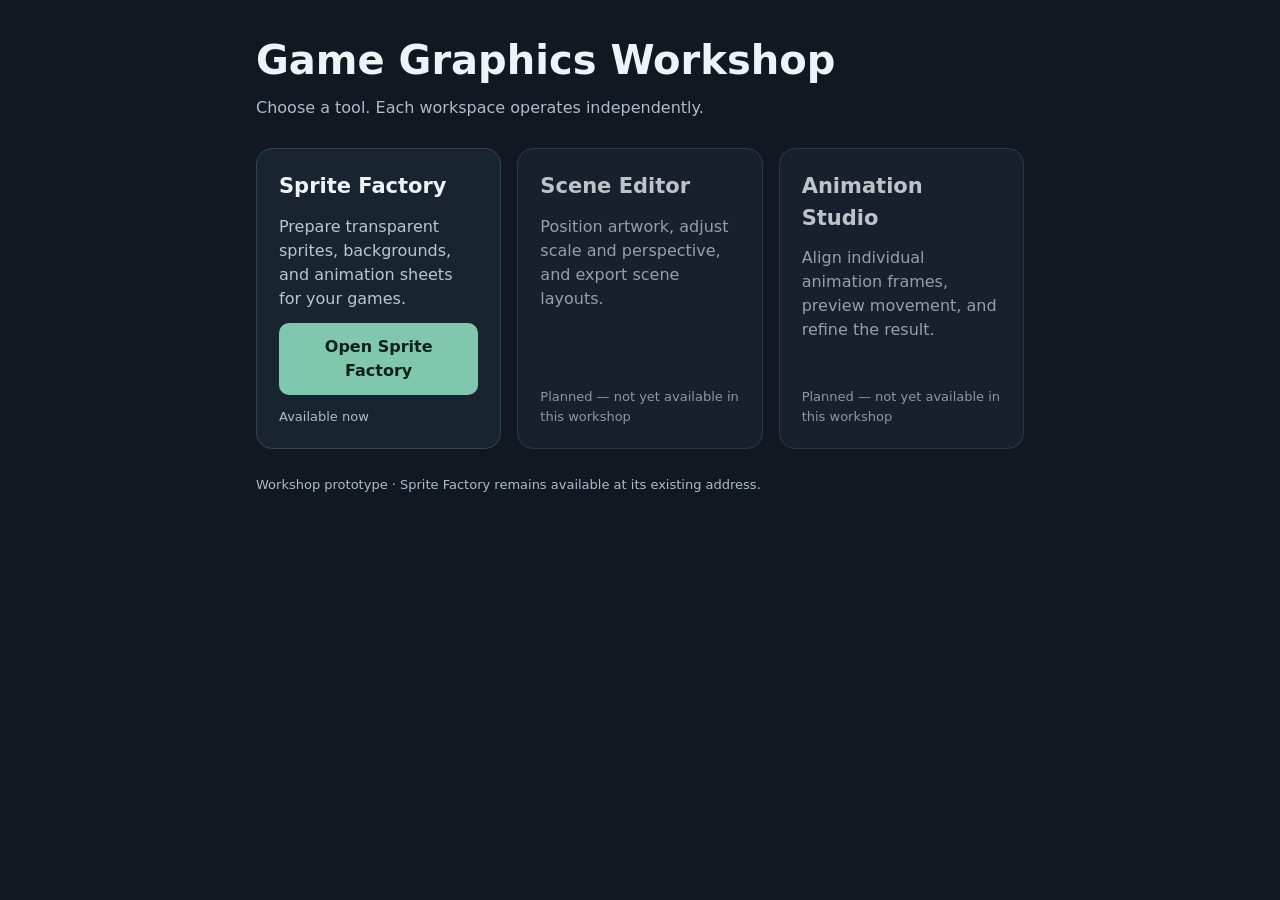
==== workshop/index.html @ fe09e7d5 "Add independent Game Graphics Workshop home prototype" ====
<!doctype html>
<html lang="en">
<head>
<meta charset="utf-8">
<meta name="viewport" content="width=device-width,initial-scale=1">
<meta name="theme-color" content="#17202b">
<title>Game Graphics Workshop</title>
<style>
:root{color-scheme:dark}*{box-sizing:border-box}
body{margin:0;background:#111821;color:#eef3f8;font:16px system-ui,-apple-system,sans-serif;line-height:1.5}
main{max-width:800px;margin:auto;padding:30px 16px 56px}
h1{font-size:clamp(28px,5vw,40px);margin:0 0 6px}p{margin:0}.intro{color:#aebbc9;margin-bottom:28px}
.tools{display:grid;grid-template-columns:repeat(auto-fit,minmax(220px,1fr));gap:16px}
.tool{background:#192431;border:1px solid #334354;border-radius:16px;padding:22px;display:flex;flex-direction:column;gap:12px;min-height:220px}
.tool h2{font-size:21px;margin:0}.tool p{color:#b9c6d3;flex:1}
a.launch{display:block;text-align:center;padding:12px 16px;border-radius:10px;background:#80c7ad;color:#10211d;font-weight:700;text-decoration:none;min-height:46px}
a.launch:focus-visible{outline:3px solid #fff;outline-offset:3px}
.status{font-size:13px;color:#aebbc9}.future{opacity:.78}
footer{color:#aebbc9;font-size:13px;margin-top:26px}
</style>
</head>
<body><main>
<header><h1>Game Graphics Workshop</h1><p class="intro">Choose a tool. Each workspace operates independently.</p></header>
<section class="tools" aria-label="Graphics tools">
<article class="tool"><h2>Sprite Factory</h2><p>Prepare transparent sprites, backgrounds, and animation sheets for your games.</p><a class="launch" href="../index.html">Open Sprite Factory</a><span class="status">Available now</span></article>
<article class="tool future"><h2>Scene Editor</h2><p>Position artwork, adjust scale and perspective, and export scene layouts.</p><span class="status">Planned — not yet available in this workshop</span></article>
<article class="tool future"><h2>Animation Studio</h2><p>Align individual animation frames, preview movement, and refine the result.</p><span class="status">Planned — not yet available in this workshop</span></article>
</section>
<footer>Workshop prototype · Sprite Factory remains available at its existing address.</footer>
</main></body></html>
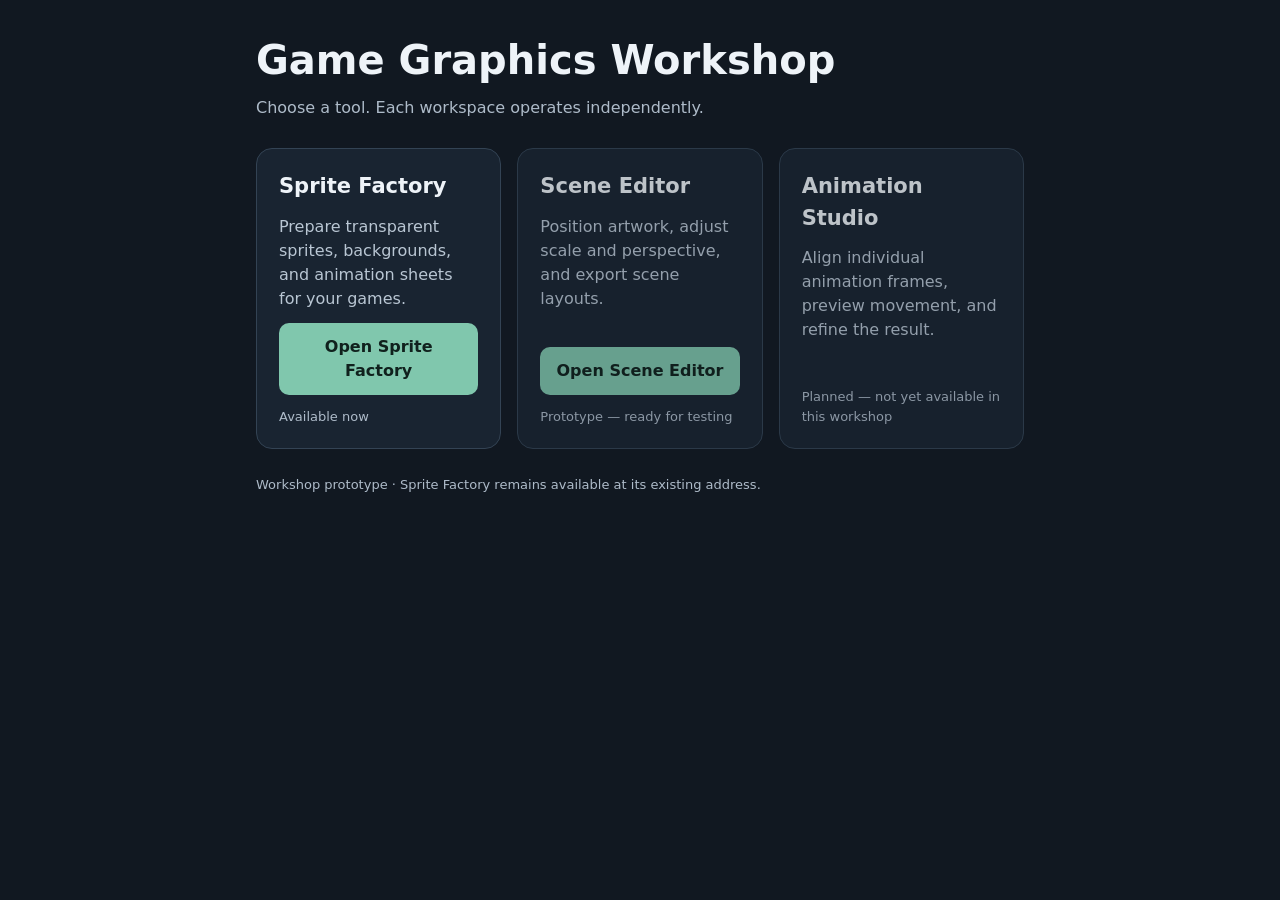
==== commit a78862a5: "Enable Scene Editor prototype from Workshop Home" ====
--- a/workshop/index.html
+++ b/workshop/index.html
@@ -23,7 +23,7 @@
 <header><h1>Game Graphics Workshop</h1><p class="intro">Choose a tool. Each workspace operates independently.</p></header>
 <section class="tools" aria-label="Graphics tools">
 <article class="tool"><h2>Sprite Factory</h2><p>Prepare transparent sprites, backgrounds, and animation sheets for your games.</p><a class="launch" href="../index.html">Open Sprite Factory</a><span class="status">Available now</span></article>
-<article class="tool future"><h2>Scene Editor</h2><p>Position artwork, adjust scale and perspective, and export scene layouts.</p><span class="status">Planned — not yet available in this workshop</span></article>
+<article class="tool future"><h2>Scene Editor</h2><p>Position artwork, adjust scale and perspective, and export scene layouts.</p><a class="launch" href="scene-editor/index.html">Open Scene Editor</a><span class="status">Prototype — ready for testing</span></article>
 <article class="tool future"><h2>Animation Studio</h2><p>Align individual animation frames, preview movement, and refine the result.</p><span class="status">Planned — not yet available in this workshop</span></article>
 </section>
 <footer>Workshop prototype · Sprite Factory remains available at its existing address.</footer>
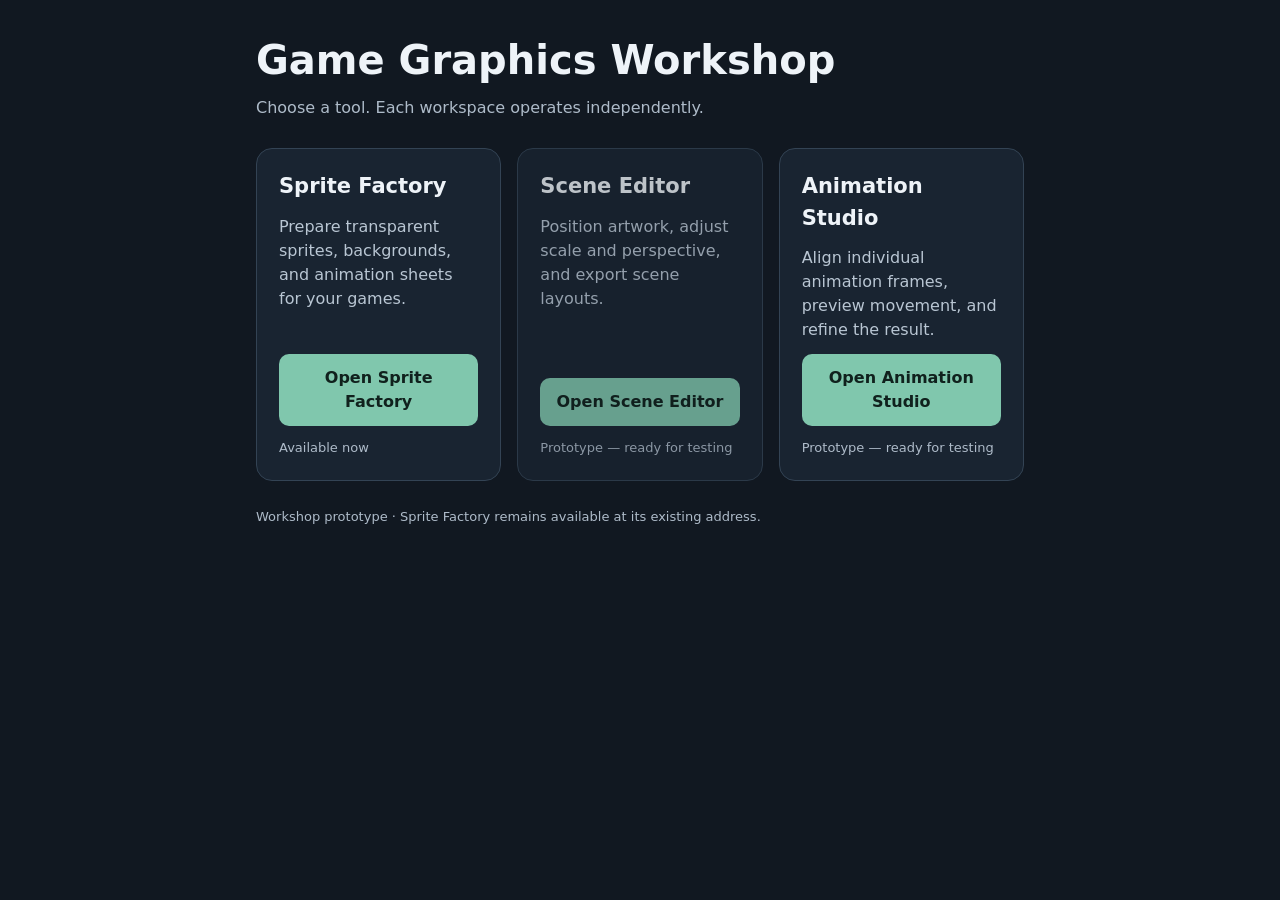
==== commit e50b8dcd: "Enable Animation Studio prototype in Workshop home" ====
--- a/workshop/index.html
+++ b/workshop/index.html
@@ -24,7 +24,7 @@
 <section class="tools" aria-label="Graphics tools">
 <article class="tool"><h2>Sprite Factory</h2><p>Prepare transparent sprites, backgrounds, and animation sheets for your games.</p><a class="launch" href="../index.html">Open Sprite Factory</a><span class="status">Available now</span></article>
 <article class="tool future"><h2>Scene Editor</h2><p>Position artwork, adjust scale and perspective, and export scene layouts.</p><a class="launch" href="scene-editor/index.html">Open Scene Editor</a><span class="status">Prototype — ready for testing</span></article>
-<article class="tool future"><h2>Animation Studio</h2><p>Align individual animation frames, preview movement, and refine the result.</p><span class="status">Planned — not yet available in this workshop</span></article>
+<article class="tool"><h2>Animation Studio</h2><p>Align individual animation frames, preview movement, and refine the result.</p><a class="launch" href="animation-studio/index.html">Open Animation Studio</a><span class="status">Prototype — ready for testing</span></article>
 </section>
 <footer>Workshop prototype · Sprite Factory remains available at its existing address.</footer>
 </main></body></html>
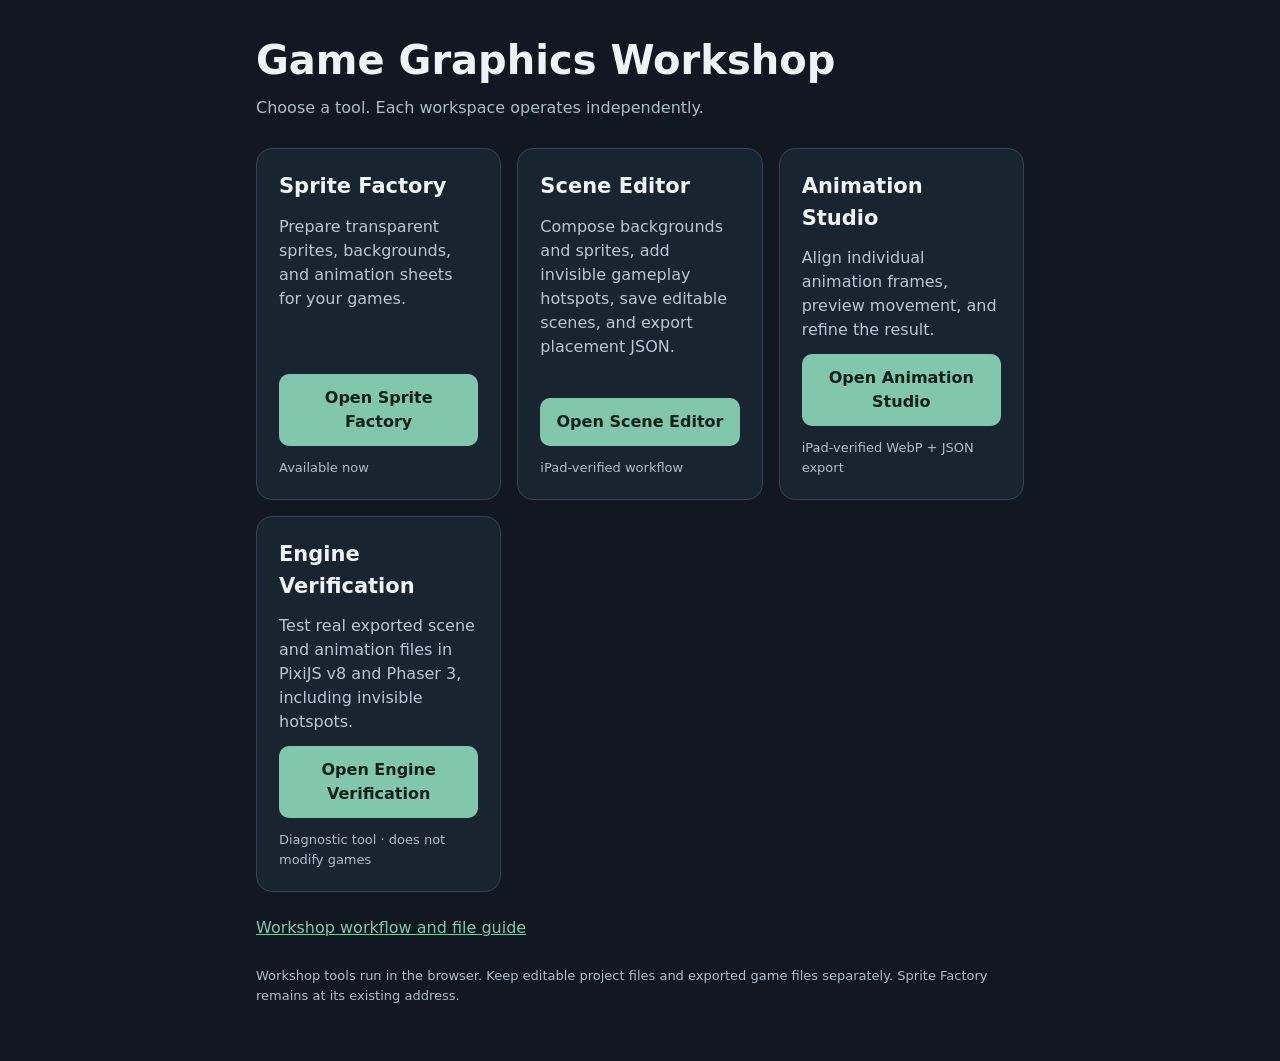
==== commit d8e2f5e4: "Update Workshop Home to link all four tools and current status" ====
--- a/workshop/index.html
+++ b/workshop/index.html
@@ -23,8 +23,10 @@
 <header><h1>Game Graphics Workshop</h1><p class="intro">Choose a tool. Each workspace operates independently.</p></header>
 <section class="tools" aria-label="Graphics tools">
 <article class="tool"><h2>Sprite Factory</h2><p>Prepare transparent sprites, backgrounds, and animation sheets for your games.</p><a class="launch" href="../index.html">Open Sprite Factory</a><span class="status">Available now</span></article>
-<article class="tool future"><h2>Scene Editor</h2><p>Position artwork, adjust scale and perspective, and export scene layouts.</p><a class="launch" href="scene-editor/index.html">Open Scene Editor</a><span class="status">Prototype — ready for testing</span></article>
-<article class="tool"><h2>Animation Studio</h2><p>Align individual animation frames, preview movement, and refine the result.</p><a class="launch" href="animation-studio/index.html">Open Animation Studio</a><span class="status">Prototype — ready for testing</span></article>
+<article class="tool"><h2>Scene Editor</h2><p>Compose backgrounds and sprites, add invisible gameplay hotspots, save editable scenes, and export placement JSON.</p><a class="launch" href="scene-editor/index.html">Open Scene Editor</a><span class="status">iPad-verified workflow</span></article>
+<article class="tool"><h2>Animation Studio</h2><p>Align individual animation frames, preview movement, and refine the result.</p><a class="launch" href="animation-studio/index.html">Open Animation Studio</a><span class="status">iPad-verified WebP + JSON export</span></article>
+<article class="tool"><h2>Engine Verification</h2><p>Test real exported scene and animation files in PixiJS v8 and Phaser 3, including invisible hotspots.</p><a class="launch" href="engine-verification/index.html">Open Engine Verification</a><span class="status">Diagnostic tool · does not modify games</span></article>
 </section>
-<footer>Workshop prototype · Sprite Factory remains available at its existing address.</footer>
+<p style="margin-top:24px"><a href="WORKFLOW.md" style="color:#80c7ad">Workshop workflow and file guide</a></p>
+<footer>Workshop tools run in the browser. Keep editable project files and exported game files separately. Sprite Factory remains at its existing address.</footer>
 </main></body></html>
